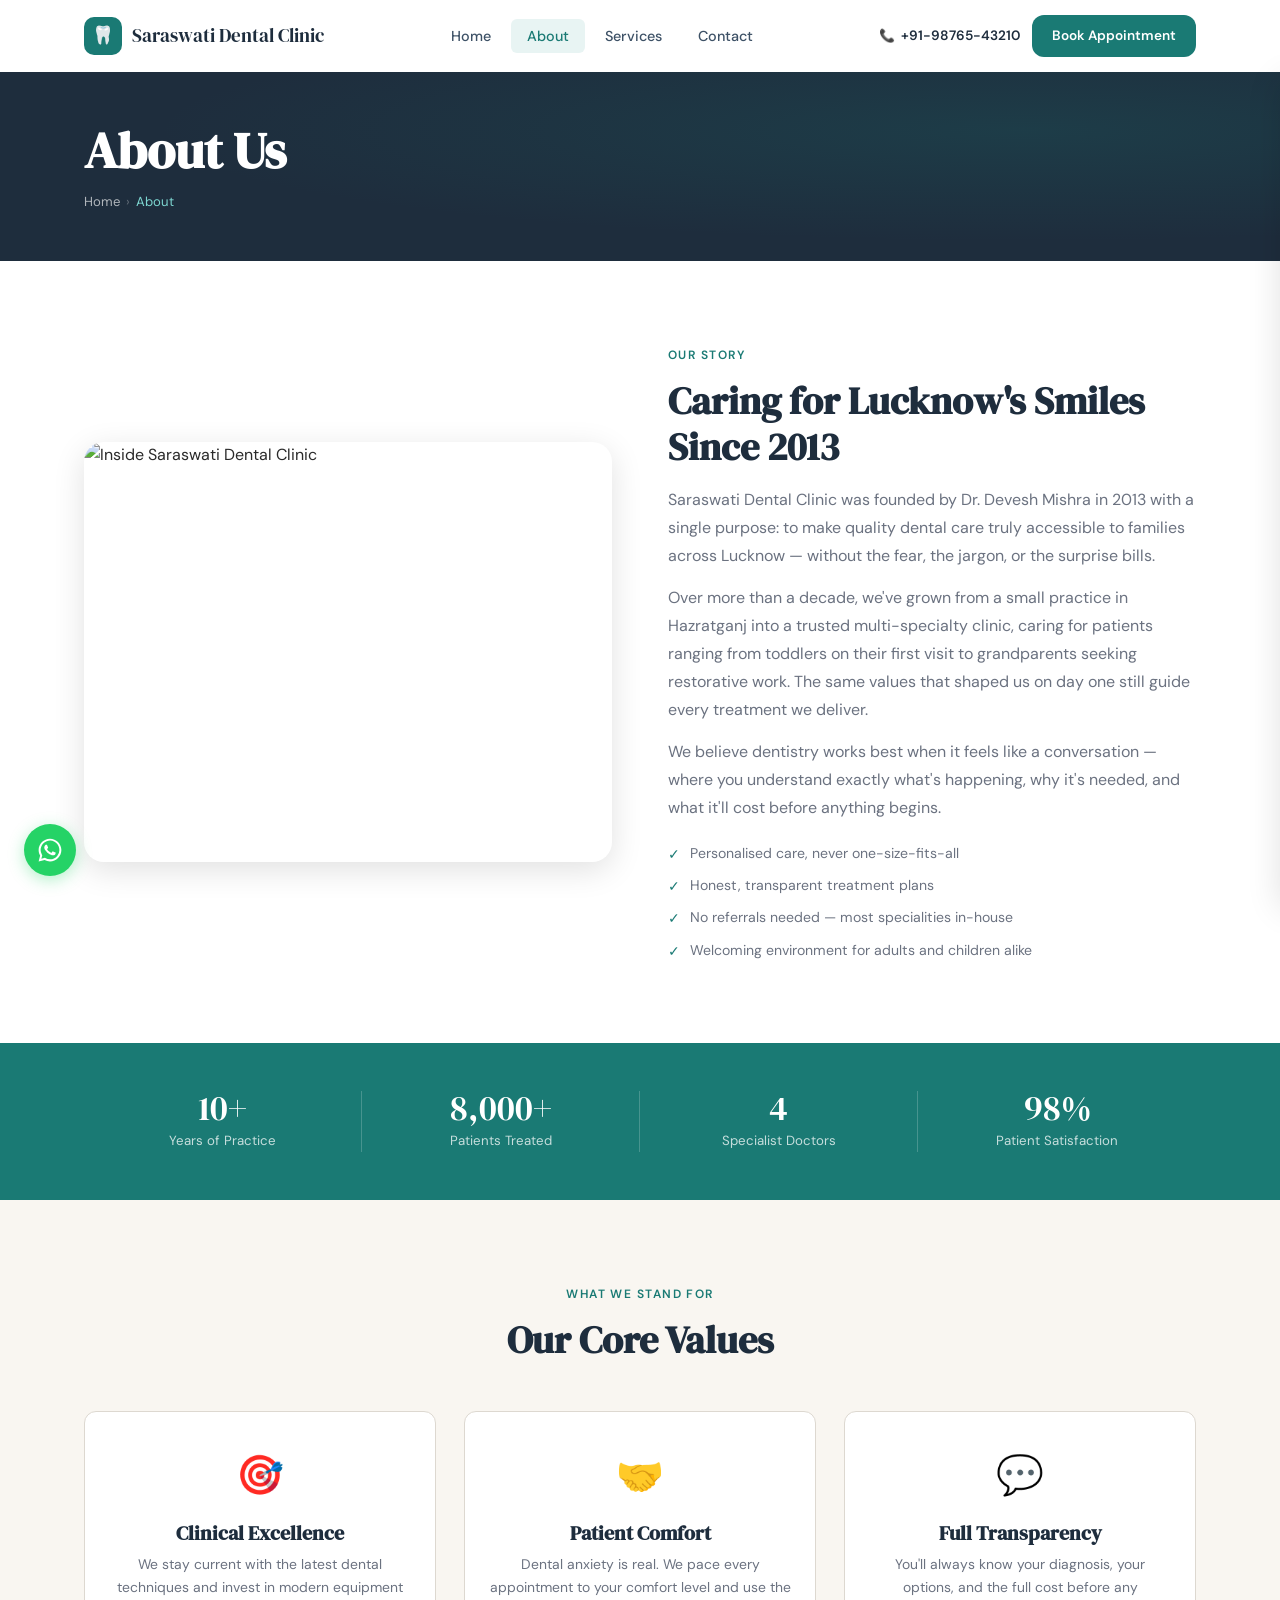
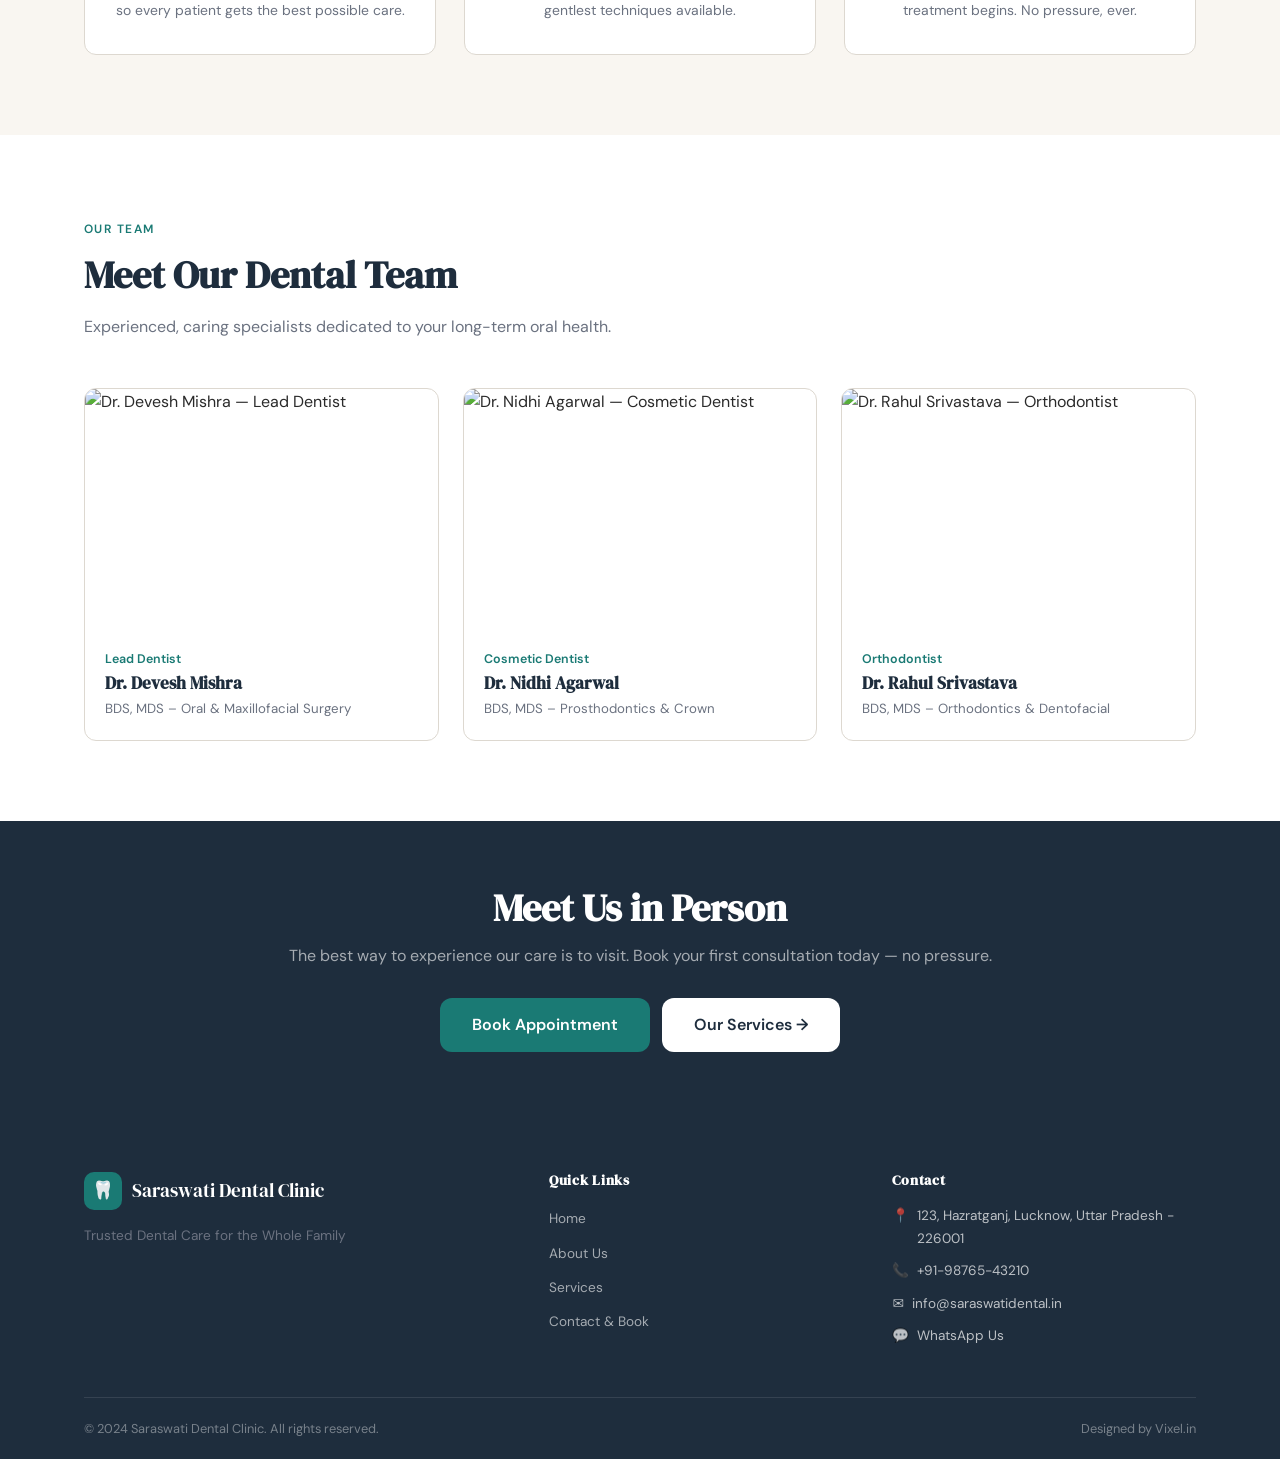
==== about.html @ aaf6c44b "Add files via upload" ====
<!DOCTYPE html>
<html lang="en">
<head>
  <meta charset="UTF-8" />
  <meta name="viewport" content="width=device-width, initial-scale=1.0" />
  <title>About Us | Saraswati Dental Clinic Lucknow</title>
  <meta name="description" content="Learn about Saraswati Dental Clinic — our story, our doctors, and our commitment to trusted dental care in Lucknow since 2013." />
  <link rel="stylesheet" href="style.css" />
  <link rel="preconnect" href="https://fonts.googleapis.com" />
  <link rel="preconnect" href="https://fonts.gstatic.com" crossorigin />
  <link href="https://fonts.googleapis.com/css2?family=DM+Serif+Display:ital@0;1&family=DM+Sans:wght@300;400;500;600&display=swap" rel="stylesheet" />
</head>
<body>

<!-- ═══ HEADER ═══════════════════════════════════════ -->
<header id="site-header">
  <div class="container">
    <nav class="nav-inner">
      <a href="index.html" class="nav-logo">
        <div class="logo-icon">🦷</div>
        <span data-config="businessName">Saraswati Dental</span>
      </a>
      <ul class="nav-links">
        <li><a href="index.html"    class="nav-link">Home</a></li>
        <li><a href="about.html"    class="nav-link active">About</a></li>
        <li><a href="services.html" class="nav-link">Services</a></li>
        <li><a href="contact.html"  class="nav-link">Contact</a></li>
      </ul>
      <div class="nav-right">
        <a href="#" data-config-href="phone" class="nav-phone" data-config="phone"></a>
        <a href="contact.html" class="btn btn-primary" style="padding:10px 20px;font-size:0.85rem;">Book Appointment</a>
        <button class="burger" id="burger" aria-label="Toggle menu">
          <span></span><span></span><span></span>
        </button>
      </div>
    </nav>
  </div>
</header>

<div id="nav-overlay"></div>
<nav id="mobile-menu">
  <a href="index.html"    class="nav-link">Home</a>
  <a href="about.html"    class="nav-link">About</a>
  <a href="services.html" class="nav-link">Services</a>
  <a href="contact.html"  class="nav-link">Contact</a>
  <a href="contact.html"  class="btn btn-primary mobile-cta">Book Appointment</a>
</nav>

<!-- ═══ PAGE HERO ═════════════════════════════════════ -->
<section class="page-hero">
  <div class="container">
    <h1>About Us</h1>
    <div class="breadcrumb">
      <a href="index.html">Home</a>
      <span>›</span>
      <span class="current">About</span>
    </div>
  </div>
</section>

<!-- ═══ OUR STORY ═════════════════════════════════════ -->
<section class="section about-story">
  <div class="container">
    <div class="two-col">
      <div class="about-img fade-in">
        <img
          src="https://images.unsplash.com/photo-1629909615184-74f495363b67?w=800&q=75&auto=format&fit=crop"
          alt="Inside Saraswati Dental Clinic"
          loading="lazy" width="800" height="420"
        />
      </div>
      <div class="about-text fade-in" data-delay="2">
        <span class="section-label">Our Story</span>
        <h2>Caring for Lucknow's Smiles Since 2013</h2>
        <p>Saraswati Dental Clinic was founded by Dr. Devesh Mishra in 2013 with a single purpose: to make quality dental care truly accessible to families across Lucknow — without the fear, the jargon, or the surprise bills.</p>
        <p>Over more than a decade, we've grown from a small practice in Hazratganj into a trusted multi-specialty clinic, caring for patients ranging from toddlers on their first visit to grandparents seeking restorative work. The same values that shaped us on day one still guide every treatment we deliver.</p>
        <p>We believe dentistry works best when it feels like a conversation — where you understand exactly what's happening, why it's needed, and what it'll cost before anything begins.</p>
        <ul class="about-checklist">
          <li>Personalised care, never one-size-fits-all</li>
          <li>Honest, transparent treatment plans</li>
          <li>No referrals needed — most specialities in-house</li>
          <li>Welcoming environment for adults and children alike</li>
        </ul>
      </div>
    </div>
  </div>
</section>

<!-- ═══ STATS BAR ══════════════════════════════════════ -->
<section class="stats-section">
  <div class="container">
    <div class="stats-dark">
      <div class="stat-item fade-in">
        <span class="stat-num">10+</span>
        <p class="stat-label">Years of Practice</p>
      </div>
      <div class="stat-item fade-in" data-delay="1">
        <span class="stat-num">8,000+</span>
        <p class="stat-label">Patients Treated</p>
      </div>
      <div class="stat-item fade-in" data-delay="2">
        <span class="stat-num">4</span>
        <p class="stat-label">Specialist Doctors</p>
      </div>
      <div class="stat-item fade-in" data-delay="3">
        <span class="stat-num">98%</span>
        <p class="stat-label">Patient Satisfaction</p>
      </div>
    </div>
  </div>
</section>

<!-- ═══ VALUES ════════════════════════════════════════ -->
<section class="section values-section">
  <div class="container">
    <div class="fade-in" style="text-align:center;max-width:560px;margin:0 auto;">
      <span class="section-label">What We Stand For</span>
      <h2 class="section-title">Our Core Values</h2>
    </div>
    <div class="values-grid">
      <div class="value-card fade-in" data-delay="1">
        <div class="value-icon">🎯</div>
        <h3>Clinical Excellence</h3>
        <p>We stay current with the latest dental techniques and invest in modern equipment so every patient gets the best possible care.</p>
      </div>
      <div class="value-card fade-in" data-delay="2">
        <div class="value-icon">🤝</div>
        <h3>Patient Comfort</h3>
        <p>Dental anxiety is real. We pace every appointment to your comfort level and use the gentlest techniques available.</p>
      </div>
      <div class="value-card fade-in" data-delay="3">
        <div class="value-icon">💬</div>
        <h3>Full Transparency</h3>
        <p>You'll always know your diagnosis, your options, and the full cost before any treatment begins. No pressure, ever.</p>
      </div>
    </div>
  </div>
</section>

<!-- ═══ DOCTOR TEAM ═══════════════════════════════════ -->
<section class="section team-section">
  <div class="container">
    <div class="fade-in">
      <span class="section-label">Our Team</span>
      <h2 class="section-title">Meet Our Dental Team</h2>
      <p class="section-sub">Experienced, caring specialists dedicated to your long-term oral health.</p>
    </div>
    <div class="team-grid">

      <div class="doctor-card fade-in" data-delay="1">
        <img
          src="https://images.unsplash.com/photo-1612349317150-e413f6a5b16d?w=600&q=75&auto=format&fit=crop&crop=faces"
          alt="Dr. Devesh Mishra — Lead Dentist"
          loading="lazy" width="600" height="400"
        />
        <div class="doctor-info">
          <p class="qual">Lead Dentist</p>
          <h3>Dr. Devesh Mishra</h3>
          <p class="spec">BDS, MDS – Oral &amp; Maxillofacial Surgery</p>
        </div>
      </div>

      <div class="doctor-card fade-in" data-delay="2">
        <img
          src="https://images.unsplash.com/photo-1559839734-2b71ea197ec2?w=600&q=75&auto=format&fit=crop&crop=faces"
          alt="Dr. Nidhi Agarwal — Cosmetic Dentist"
          loading="lazy" width="600" height="400"
        />
        <div class="doctor-info">
          <p class="qual">Cosmetic Dentist</p>
          <h3>Dr. Nidhi Agarwal</h3>
          <p class="spec">BDS, MDS – Prosthodontics &amp; Crown</p>
        </div>
      </div>

      <div class="doctor-card fade-in" data-delay="3">
        <img
          src="https://images.unsplash.com/photo-1622253692010-333f2da6031d?w=600&q=75&auto=format&fit=crop&crop=faces"
          alt="Dr. Rahul Srivastava — Orthodontist"
          loading="lazy" width="600" height="400"
        />
        <div class="doctor-info">
          <p class="qual">Orthodontist</p>
          <h3>Dr. Rahul Srivastava</h3>
          <p class="spec">BDS, MDS – Orthodontics &amp; Dentofacial</p>
        </div>
      </div>

    </div>
  </div>
</section>

<!-- ═══ CTA BAND ════════════════════════════════════════ -->
<section class="cta-band">
  <div class="container fade-in">
    <h2>Meet Us in Person</h2>
    <p>The best way to experience our care is to visit. Book your first consultation today — no pressure.</p>
    <div style="display:flex;gap:12px;justify-content:center;flex-wrap:wrap;">
      <a href="contact.html" class="btn btn-primary" style="font-size:1rem;padding:14px 32px;">Book Appointment</a>
      <a href="services.html" class="btn btn-white" style="font-size:1rem;padding:14px 32px;color:var(--slate);">Our Services →</a>
    </div>
  </div>
</section>

<!-- ═══ FOOTER ═════════════════════════════════════════ -->
<footer class="site-footer">
  <div class="container">
    <div class="footer-grid">
      <div class="footer-brand">
        <div class="nav-logo" style="margin-bottom:14px;">
          <div class="logo-icon">🦷</div>
          <span data-config="businessName">Saraswati Dental Clinic</span>
        </div>
        <p data-config="tagline">Trusted Dental Care for the Whole Family</p>
      </div>
      <div class="footer-col">
        <h4>Quick Links</h4>
        <ul>
          <li><a href="index.html">Home</a></li>
          <li><a href="about.html">About Us</a></li>
          <li><a href="services.html">Services</a></li>
          <li><a href="contact.html">Contact &amp; Book</a></li>
        </ul>
      </div>
      <div class="footer-col">
        <h4>Contact</h4>
        <div class="footer-contact-item">📍 <span data-config="address"></span></div>
        <div class="footer-contact-item">📞 <a href="#" data-config-href="phone" data-config="phone"></a></div>
        <div class="footer-contact-item">✉️ <a href="#" data-config-href="email" data-config="email"></a></div>
        <div class="footer-contact-item">💬 <a href="#" data-config-href="whatsapp">WhatsApp Us</a></div>
      </div>
    </div>
    <div class="footer-bar">
      <span>© <span class="footer-year">2024</span> <span data-config="businessName"></span>. All rights reserved.</span>
      <span>Designed by <a href="https://vixel.in" target="_blank" rel="noopener">Vixel.in</a></span>
    </div>
  </div>
</footer>

<a href="#" data-config-href="whatsapp" class="wa-float" title="Chat on WhatsApp" aria-label="WhatsApp">
  <svg width="26" height="26" viewBox="0 0 32 32" fill="white" xmlns="http://www.w3.org/2000/svg">
    <path d="M16 2C8.268 2 2 8.268 2 16c0 2.493.68 4.83 1.86 6.84L2 30l7.36-1.83A13.94 13.94 0 0016 30c7.732 0 14-6.268 14-14S23.732 2 16 2zm0 25.5a11.44 11.44 0 01-5.83-1.6l-.42-.25-4.37 1.09 1.12-4.26-.28-.44A11.5 11.5 0 1116 27.5zm6.3-8.6c-.35-.17-2.06-1.01-2.38-1.13-.32-.12-.55-.17-.78.17-.23.35-.88 1.13-1.08 1.36-.2.23-.4.26-.75.09-.35-.17-1.47-.54-2.8-1.73-1.03-.92-1.73-2.06-1.93-2.41-.2-.35-.02-.54.15-.71.16-.16.35-.41.52-.62.17-.21.23-.35.35-.58.12-.23.06-.44-.03-.62-.09-.17-.78-1.88-1.07-2.57-.28-.68-.57-.58-.78-.59h-.66c-.23 0-.6.09-.92.44-.32.35-1.2 1.17-1.2 2.86s1.23 3.32 1.4 3.55c.17.23 2.43 3.7 5.88 5.19.82.35 1.46.56 1.96.72.82.26 1.57.22 2.16.13.66-.1 2.06-.84 2.35-1.66.29-.82.29-1.52.2-1.66-.09-.14-.32-.23-.67-.4z"/>
  </svg>
</a>

<script src="main.js"></script>
</body>
</html>
---- style.css ----
/* ===================================================
   SARASWATI DENTAL CLINIC — STARTER TIER
   Color Psychology: Teal (trust, health, calm) +
   Warm Ivory (cleanliness, comfort) + Slate (authority)
   =================================================== */

@import url('https://fonts.googleapis.com/css2?family=DM+Serif+Display:ital@0;1&family=DM+Sans:wght@300;400;500;600&display=swap');

/* ─── DESIGN TOKENS ─────────────────────────────── */
:root {
  --teal:        #1A7A74;
  --teal-dark:   #145F5A;
  --teal-light:  #E8F4F3;
  --slate:       #1E2D3D;
  --slate-mid:   #3D5166;
  --ivory:       #F9F6F1;
  --white:       #FFFFFF;
  --warm-grey:   #EEE9E2;
  --border:      #DDD8D0;
  --text:        #2A2A2A;
  --text-muted:  #6B7280;
  --coral:       #D4634A;
  --coral-light: #FDF1EE;
  --success:     #1A7A74;

  --font-heading: 'DM Serif Display', Georgia, serif;
  --font-body:    'DM Sans', system-ui, sans-serif;

  --radius-sm:  6px;
  --radius-md:  12px;
  --radius-lg:  20px;
  --radius-xl:  32px;

  --shadow-sm: 0 1px 3px rgba(0,0,0,0.08);
  --shadow-md: 0 4px 16px rgba(0,0,0,0.10);
  --shadow-lg: 0 8px 32px rgba(0,0,0,0.12);

  --max-w: 1160px;
  --nav-h: 72px;
}

/* ─── RESET ─────────────────────────────────────── */
*, *::before, *::after { box-sizing: border-box; margin: 0; padding: 0; }
html { scroll-behavior: smooth; font-size: 16px; }
body { font-family: var(--font-body); color: var(--text); background: var(--white); line-height: 1.65; -webkit-font-smoothing: antialiased; }
img { display: block; max-width: 100%; }
a { text-decoration: none; color: inherit; }
ul { list-style: none; }
button { cursor: pointer; border: none; background: none; font-family: inherit; }
input, select, textarea { font-family: inherit; }
.no-scroll { overflow: hidden; }

/* ─── LAYOUT ─────────────────────────────────────── */
.container { max-width: var(--max-w); margin: 0 auto; padding: 0 24px; }
.section { padding: 80px 0; }
.section-sm { padding: 56px 0; }

/* ─── TYPOGRAPHY ─────────────────────────────────── */
h1,h2,h3,h4 { font-family: var(--font-heading); line-height: 1.2; }
h1 { font-size: clamp(2rem, 5vw, 3.2rem); }
h2 { font-size: clamp(1.6rem, 3.5vw, 2.4rem); }
h3 { font-size: 1.25rem; }
p  { color: var(--text-muted); }

.section-label {
  display: inline-block;
  font-size: 0.75rem;
  font-weight: 600;
  letter-spacing: 0.12em;
  text-transform: uppercase;
  color: var(--teal);
  margin-bottom: 12px;
}
.section-title { color: var(--slate); margin-bottom: 16px; }
.section-sub   { max-width: 540px; margin-bottom: 48px; }

/* ─── SCROLL ANIMATIONS ──────────────────────────── */
.fade-in { opacity: 0; transform: translateY(24px); transition: opacity 0.6s ease, transform 0.6s ease; }
.fade-in.visible { opacity: 1; transform: translateY(0); }
.fade-in[data-delay="1"] { transition-delay: 0.1s; }
.fade-in[data-delay="2"] { transition-delay: 0.2s; }
.fade-in[data-delay="3"] { transition-delay: 0.3s; }
.fade-in[data-delay="4"] { transition-delay: 0.4s; }
.fade-in[data-delay="5"] { transition-delay: 0.5s; }

/* ─── BUTTONS ────────────────────────────────────── */
.btn {
  display: inline-flex; align-items: center; gap: 8px;
  padding: 13px 28px; border-radius: var(--radius-md);
  font-size: 0.9rem; font-weight: 600; transition: all 0.2s ease;
}
.btn-primary {
  background: var(--teal); color: var(--white);
}
.btn-primary:hover { background: var(--teal-dark); transform: translateY(-1px); box-shadow: 0 4px 12px rgba(26,122,116,0.3); }

.btn-outline {
  background: transparent; color: var(--teal);
  border: 2px solid var(--teal);
}
.btn-outline:hover { background: var(--teal); color: var(--white); }

.btn-white {
  background: var(--white); color: var(--teal);
}
.btn-white:hover { background: var(--ivory); }

.btn-coral { background: var(--coral); color: var(--white); }
.btn-coral:hover { background: #bf5540; transform: translateY(-1px); }

/* ─── HEADER / NAV ───────────────────────────────── */
#site-header {
  position: fixed; top: 0; left: 0; right: 0; z-index: 1000;
  height: var(--nav-h);
  background: var(--white);
  border-bottom: 1px solid transparent;
  transition: border-color 0.3s, box-shadow 0.3s;
}
#site-header.scrolled {
  border-color: var(--border);
  box-shadow: var(--shadow-sm);
}
.nav-inner {
  height: var(--nav-h); display: flex; align-items: center;
  justify-content: space-between; gap: 32px;
}
.nav-logo {
  display: flex; align-items: center; gap: 10px;
  font-family: var(--font-heading); font-size: 1.2rem; color: var(--slate);
}
.nav-logo .logo-icon {
  width: 38px; height: 38px; background: var(--teal);
  border-radius: 10px; display: flex; align-items: center;
  justify-content: center; font-size: 1.1rem;
}
.nav-links {
  display: flex; align-items: center; gap: 4px;
}
.nav-link {
  padding: 8px 16px; border-radius: var(--radius-sm);
  font-size: 0.9rem; font-weight: 500; color: var(--slate-mid);
  transition: color 0.2s, background 0.2s;
}
.nav-link:hover, .nav-link.active { color: var(--teal); background: var(--teal-light); }
.nav-right { display: flex; align-items: center; gap: 12px; }
.nav-phone {
  font-size: 0.85rem; font-weight: 600; color: var(--slate);
  display: flex; align-items: center; gap: 6px;
}
.nav-phone::before { content: '📞'; font-size: 0.8rem; }

/* Burger */
.burger {
  display: none; flex-direction: column; justify-content: center;
  gap: 5px; width: 36px; height: 36px; padding: 4px;
}
.burger span {
  display: block; height: 2px; background: var(--slate);
  border-radius: 2px; transition: all 0.3s ease;
}
.burger.open span:nth-child(1) { transform: rotate(45deg) translate(5px, 5px); }
.burger.open span:nth-child(2) { opacity: 0; }
.burger.open span:nth-child(3) { transform: rotate(-45deg) translate(5px, -5px); }

/* Mobile menu */
#nav-overlay {
  display: none; position: fixed; inset: 0; background: rgba(30,45,61,0.5);
  z-index: 999; backdrop-filter: blur(2px);
}
#nav-overlay.open { display: block; }
#mobile-menu {
  position: fixed; top: var(--nav-h); right: 0; bottom: 0;
  width: 280px; background: var(--white); z-index: 1001;
  padding: 24px; display: flex; flex-direction: column; gap: 4px;
  transform: translateX(100%); transition: transform 0.3s ease;
  box-shadow: var(--shadow-lg);
}
#mobile-menu.open { transform: translateX(0); }
#mobile-menu .nav-link {
  display: block; padding: 14px 16px; font-size: 1rem;
  border-bottom: 1px solid var(--border);
}
.mobile-cta { margin-top: 16px; }

/* ─── HERO ───────────────────────────────────────── */
.hero {
  position: relative; min-height: 92vh;
  display: flex; align-items: center;
  padding-top: var(--nav-h);
  overflow: hidden;
  background: var(--slate);
}
.hero-bg {
  position: absolute; inset: 0;
  background-image: url('https://images.unsplash.com/photo-1629909613654-28e377c37b09?w=1400&q=75&auto=format&fit=crop');
  background-size: cover; background-position: center;
  opacity: 0.18;
}
.hero-pattern {
  position: absolute; inset: 0;
  background-image: radial-gradient(circle at 20% 50%, rgba(26,122,116,0.15) 0%, transparent 60%),
                    radial-gradient(circle at 80% 20%, rgba(26,122,116,0.1) 0%, transparent 50%);
}
.hero-inner {
  position: relative; z-index: 1;
  display: grid; grid-template-columns: 1fr 1fr; gap: 64px; align-items: center;
}
.hero-badge {
  display: inline-flex; align-items: center; gap: 8px;
  background: rgba(26,122,116,0.2); border: 1px solid rgba(26,122,116,0.4);
  color: #5FC4BD; font-size: 0.78rem; font-weight: 600;
  letter-spacing: 0.08em; padding: 6px 14px; border-radius: 100px;
  margin-bottom: 24px;
}
.hero-badge::before { content: ''; width: 6px; height: 6px; border-radius: 50%; background: #5FC4BD; animation: pulse 2s infinite; }
@keyframes pulse { 0%,100%{opacity:1;transform:scale(1)} 50%{opacity:0.5;transform:scale(1.4)} }

.hero-title { color: var(--white); margin-bottom: 20px; font-size: clamp(2rem, 4.5vw, 3.4rem); }
.hero-title em { font-style: italic; color: #7DD6D1; }
.hero-sub { color: rgba(255,255,255,0.65); font-size: 1.05rem; margin-bottom: 36px; max-width: 460px; }
.hero-ctas { display: flex; gap: 12px; flex-wrap: wrap; margin-bottom: 48px; }
.hero-trust {
  display: flex; gap: 24px; flex-wrap: wrap;
}
.trust-item {
  display: flex; align-items: center; gap: 8px;
  color: rgba(255,255,255,0.6); font-size: 0.82rem; font-weight: 500;
}
.trust-item::before { content: '✓'; color: #7DD6D1; font-weight: 700; }

.hero-image-col { position: relative; }
.hero-card {
  background: rgba(255,255,255,0.06); border: 1px solid rgba(255,255,255,0.12);
  border-radius: var(--radius-lg); padding: 8px; backdrop-filter: blur(8px);
}
.hero-card img {
  border-radius: calc(var(--radius-lg) - 8px); width: 100%;
  height: 420px; object-fit: cover; object-position: center top;
}
.hero-float-badge {
  position: absolute; bottom: -16px; left: -16px;
  background: var(--white); border-radius: var(--radius-md);
  padding: 14px 18px; box-shadow: var(--shadow-lg);
  display: flex; align-items: center; gap: 10px;
}
.hero-float-badge .badge-icon {
  width: 40px; height: 40px; background: var(--teal-light);
  border-radius: 8px; display: flex; align-items: center; justify-content: center; font-size: 1.2rem;
}
.hero-float-badge .badge-text { font-size: 0.8rem; }
.hero-float-badge .badge-text strong { display: block; color: var(--slate); font-size: 0.95rem; }

/* ─── STATS STRIP ────────────────────────────────── */
.stats-strip {
  background: var(--teal);
  padding: 32px 0;
}
.stats-grid {
  display: grid; grid-template-columns: repeat(4, 1fr); gap: 0;
}
.stat-item {
  text-align: center; padding: 0 24px;
  border-right: 1px solid rgba(255,255,255,0.2);
}
.stat-item:last-child { border-right: none; }
.stat-num {
  font-family: var(--font-heading); font-size: 2.2rem;
  color: var(--white); display: block; line-height: 1;
}
.stat-label { color: rgba(255,255,255,0.75); font-size: 0.83rem; margin-top: 4px; }

/* ─── WHY CHOOSE US ──────────────────────────────── */
.why-section { background: var(--ivory); }
.why-grid {
  display: grid; grid-template-columns: repeat(2, 1fr); gap: 20px;
  margin-top: 48px;
}
.why-card {
  background: var(--white); border-radius: var(--radius-md);
  padding: 28px; border: 1px solid var(--border);
  display: flex; gap: 18px; align-items: flex-start;
  transition: box-shadow 0.2s, transform 0.2s;
}
.why-card:hover { box-shadow: var(--shadow-md); transform: translateY(-2px); }
.why-icon {
  width: 48px; height: 48px; min-width: 48px;
  background: var(--teal-light); border-radius: var(--radius-sm);
  display: flex; align-items: center; justify-content: center; font-size: 1.4rem;
}
.why-card h3 { color: var(--slate); margin-bottom: 6px; font-size: 1.05rem; }
.why-card p  { font-size: 0.88rem; line-height: 1.6; }

/* ─── SERVICES SNAPSHOT ──────────────────────────── */
.services-snap { background: var(--white); }
.service-pills {
  display: flex; flex-wrap: wrap; gap: 10px; margin-bottom: 28px;
}
.pill {
  padding: 10px 20px; border-radius: 100px;
  background: var(--ivory); border: 1px solid var(--border);
  color: var(--slate); font-size: 0.87rem; font-weight: 500;
  transition: all 0.2s ease;
}
.pill:hover { background: var(--teal); border-color: var(--teal); color: var(--white); }
.view-all-link {
  color: var(--teal); font-weight: 600; font-size: 0.9rem;
  display: inline-flex; align-items: center; gap: 6px;
  transition: gap 0.2s;
}
.view-all-link:hover { gap: 10px; }

/* ─── MAP SECTION ────────────────────────────────── */
.map-section { background: var(--ivory); }
.map-wrap { border-radius: var(--radius-md); overflow: hidden; border: 1px solid var(--border); }
.map-wrap iframe { display: block; width: 100%; height: 340px; border: 0; }
.map-address {
  display: flex; align-items: center; gap: 10px;
  margin-top: 16px; color: var(--text-muted); font-size: 0.9rem;
}
.map-address::before { content: '📍'; }

/* ─── CTA BAND ───────────────────────────────────── */
.cta-band {
  background: var(--slate);
  padding: 64px 0;
  text-align: center;
}
.cta-band h2 { color: var(--white); margin-bottom: 12px; }
.cta-band p  { color: rgba(255,255,255,0.6); margin-bottom: 28px; }

/* ─── PAGE HERO (inner pages) ────────────────────── */
.page-hero {
  background: var(--slate);
  padding: calc(var(--nav-h) + 48px) 0 48px;
  position: relative; overflow: hidden;
}
.page-hero::before {
  content: ''; position: absolute; inset: 0;
  background: radial-gradient(ellipse at 80% 50%, rgba(26,122,116,0.2) 0%, transparent 60%);
}
.page-hero .container { position: relative; }
.page-hero h1 { color: var(--white); margin-bottom: 10px; }
.breadcrumb { display: flex; gap: 6px; align-items: center; font-size: 0.82rem; color: rgba(255,255,255,0.5); }
.breadcrumb a { color: rgba(255,255,255,0.65); }
.breadcrumb span { color: rgba(255,255,255,0.3); }
.breadcrumb .current { color: #7DD6D1; }

/* ─── ABOUT PAGE ─────────────────────────────────── */
.about-story { background: var(--white); }
.two-col {
  display: grid; grid-template-columns: 1fr 1fr; gap: 56px; align-items: center;
}
.about-img {
  border-radius: var(--radius-lg); overflow: hidden;
  box-shadow: var(--shadow-lg);
}
.about-img img { width: 100%; height: 420px; object-fit: cover; }
.about-text h2 { color: var(--slate); margin-bottom: 16px; }
.about-text p  { margin-bottom: 14px; line-height: 1.75; }
.about-checklist { margin-top: 20px; display: flex; flex-direction: column; gap: 8px; }
.about-checklist li {
  display: flex; gap: 10px; align-items: flex-start;
  font-size: 0.88rem; color: var(--text-muted);
}
.about-checklist li::before { content: '✓'; color: var(--teal); font-weight: 700; flex-shrink: 0; margin-top: 1px; }

.stats-section { background: var(--teal); padding: 48px 0; }
.stats-dark {
  display: grid; grid-template-columns: repeat(4, 1fr);
  gap: 0; text-align: center;
}
.stats-dark .stat-item { border-right-color: rgba(255,255,255,0.2); }

.values-section { background: var(--ivory); }
.values-grid {
  display: grid; grid-template-columns: repeat(3, 1fr); gap: 28px; margin-top: 48px;
}
.value-card {
  background: var(--white); border-radius: var(--radius-md); padding: 32px 24px;
  text-align: center; border: 1px solid var(--border);
}
.value-icon { font-size: 2.4rem; margin-bottom: 14px; }
.value-card h3 { color: var(--slate); margin-bottom: 8px; }
.value-card p  { font-size: 0.87rem; }

.team-section { background: var(--white); }
.team-grid {
  display: grid; grid-template-columns: repeat(3, 1fr); gap: 24px; margin-top: 48px;
}
.doctor-card {
  border: 1px solid var(--border); border-radius: var(--radius-md); overflow: hidden;
  transition: box-shadow 0.2s, transform 0.2s;
}
.doctor-card:hover { box-shadow: var(--shadow-md); transform: translateY(-3px); }
.doctor-card img { width: 100%; height: 240px; object-fit: cover; object-position: center top; }
.doctor-info { padding: 20px; }
.doctor-info h3 { color: var(--slate); font-size: 1.05rem; margin-bottom: 4px; }
.doctor-info .qual { color: var(--teal); font-size: 0.78rem; font-weight: 600; margin-bottom: 4px; }
.doctor-info .spec { color: var(--text-muted); font-size: 0.83rem; }

/* ─── SERVICES PAGE ──────────────────────────────── */
.services-section { background: var(--white); }
.services-grid {
  display: grid; grid-template-columns: repeat(3, 1fr); gap: 24px; margin-top: 48px;
}
.service-card {
  border: 1px solid var(--border); border-radius: var(--radius-md); padding: 28px;
  transition: box-shadow 0.2s, transform 0.2s, border-color 0.2s;
  display: flex; flex-direction: column;
}
.service-card:hover { box-shadow: var(--shadow-md); transform: translateY(-3px); border-color: var(--teal); }
.service-card-icon {
  width: 56px; height: 56px; background: var(--teal-light);
  border-radius: var(--radius-sm); display: flex; align-items: center;
  justify-content: center; font-size: 1.6rem; margin-bottom: 16px;
}
.service-card h3 { color: var(--slate); margin-bottom: 10px; }
.service-card p  { font-size: 0.87rem; margin-bottom: 20px; flex: 1; }
.service-link {
  color: var(--teal); font-weight: 600; font-size: 0.85rem;
  display: inline-flex; align-items: center; gap: 6px;
  transition: gap 0.2s;
}
.service-link:hover { gap: 10px; }

.pricing-note-section { background: var(--ivory); text-align: center; }
.pricing-note-section .section-sub { margin: 0 auto 28px; }

/* ─── CONTACT PAGE ───────────────────────────────── */
.contact-section { background: var(--white); }
.contact-grid {
  display: grid; grid-template-columns: 1fr 1.2fr; gap: 48px;
}
.contact-info-col { display: flex; flex-direction: column; gap: 0; }
.contact-info-card {
  background: var(--ivory); border-radius: var(--radius-md); padding: 28px;
  border: 1px solid var(--border); margin-bottom: 20px;
}
.contact-info-card h3 { color: var(--slate); margin-bottom: 16px; font-size: 1.1rem; }
.contact-item {
  display: flex; gap: 12px; align-items: flex-start; margin-bottom: 14px;
}
.contact-item:last-child { margin-bottom: 0; }
.contact-item-icon {
  width: 36px; height: 36px; background: var(--teal-light);
  border-radius: 8px; display: flex; align-items: center; justify-content: center; font-size: 0.9rem;
  flex-shrink: 0;
}
.contact-item-text strong { display: block; color: var(--slate); font-size: 0.85rem; margin-bottom: 2px; }
.contact-item-text a, .contact-item-text span { color: var(--text-muted); font-size: 0.85rem; }
.contact-item-text a:hover { color: var(--teal); }

.hours-card {
  background: var(--white); border: 1px solid var(--border); border-radius: var(--radius-md); padding: 24px;
}
.hours-card h3 { color: var(--slate); margin-bottom: 14px; font-size: 1.1rem; }
.hours-row {
  display: flex; justify-content: space-between; padding: 8px 0;
  border-bottom: 1px solid var(--border); font-size: 0.85rem;
}
.hours-row:last-child { border-bottom: none; }
.hours-row .day { font-weight: 600; color: var(--slate); }
.hours-row .time { color: var(--text-muted); }
.hours-row.emergency .time { color: var(--coral); font-weight: 600; }

.form-card {
  background: var(--ivory); border: 1px solid var(--border);
  border-radius: var(--radius-md); padding: 32px;
}
.form-card h2 { color: var(--slate); margin-bottom: 24px; font-size: 1.5rem; }
.form-group { margin-bottom: 16px; }
.form-group label {
  display: block; font-size: 0.82rem; font-weight: 600;
  color: var(--slate); margin-bottom: 6px;
}
.form-group input,
.form-group select,
.form-group textarea {
  width: 100%; padding: 11px 14px; border-radius: var(--radius-sm);
  border: 1.5px solid var(--border); background: var(--white);
  color: var(--text); font-size: 0.9rem; transition: border-color 0.2s;
}
.form-group input:focus,
.form-group select:focus,
.form-group textarea:focus {
  outline: none; border-color: var(--teal);
}
.form-group input.error,
.form-group select.error,
.form-group textarea.error {
  border-color: var(--coral);
}
.form-group textarea { resize: vertical; min-height: 100px; }
.form-row { display: grid; grid-template-columns: 1fr 1fr; gap: 14px; }
.btn-submit {
  width: 100%; padding: 14px; background: var(--teal); color: var(--white);
  border-radius: var(--radius-md); font-size: 0.95rem; font-weight: 600;
  transition: all 0.2s; margin-top: 4px;
}
.btn-submit:hover { background: var(--teal-dark); transform: translateY(-1px); }

.form-success {
  text-align: center; padding: 40px 20px;
}
.success-icon {
  width: 64px; height: 64px; background: var(--teal-light);
  border-radius: 50%; display: flex; align-items: center; justify-content: center;
  font-size: 1.8rem; color: var(--teal); margin: 0 auto 16px; font-weight: 700;
}
.form-success h3 { color: var(--slate); margin-bottom: 8px; }
.form-success p  { font-size: 0.9rem; }

.emergency-band {
  background: #7A1A1A; padding: 28px 0;
}
.emergency-inner {
  display: flex; align-items: center; justify-content: space-between; gap: 24px;
}
.emergency-inner p { color: rgba(255,255,255,0.85); font-size: 0.95rem; }
.emergency-inner h3 { color: var(--white); font-family: var(--font-heading); font-size: 1.3rem; }

/* ─── FLOATING WHATSAPP ──────────────────────────── */
.wa-float {
  position: fixed; bottom: 24px; left: 24px; z-index: 999;
  width: 52px; height: 52px; border-radius: 50%;
  background: #25D366; box-shadow: 0 4px 16px rgba(37,211,102,0.35);
  display: flex; align-items: center; justify-content: center;
  font-size: 1.5rem; transition: transform 0.2s, box-shadow 0.2s;
}
.wa-float:hover { transform: scale(1.08); box-shadow: 0 6px 20px rgba(37,211,102,0.45); }

/* ─── FOOTER ─────────────────────────────────────── */
.site-footer {
  background: var(--slate); color: rgba(255,255,255,0.7);
  padding: 56px 0 0;
}
.footer-grid {
  display: grid; grid-template-columns: 1.4fr 1fr 1fr; gap: 40px;
  padding-bottom: 40px; border-bottom: 1px solid rgba(255,255,255,0.1);
}
.footer-brand .nav-logo { margin-bottom: 14px; }
.footer-brand .nav-logo span { color: var(--white); }
.footer-brand p { font-size: 0.85rem; line-height: 1.7; }
.footer-col h4 { color: var(--white); font-size: 0.9rem; font-weight: 600; margin-bottom: 16px; letter-spacing: 0.05em; }
.footer-col ul { display: flex; flex-direction: column; gap: 8px; }
.footer-col ul li a { font-size: 0.85rem; color: rgba(255,255,255,0.6); transition: color 0.2s; }
.footer-col ul li a:hover { color: #7DD6D1; }
.footer-contact-item { display: flex; gap: 8px; align-items: flex-start; margin-bottom: 10px; font-size: 0.85rem; }
.footer-contact-item a:hover { color: #7DD6D1; }
.footer-bar {
  padding: 20px 0; display: flex;
  justify-content: space-between; align-items: center;
  font-size: 0.8rem; color: rgba(255,255,255,0.4);
}
.footer-bar a { color: rgba(255,255,255,0.4); }
.footer-bar a:hover { color: rgba(255,255,255,0.7); }

/* ─── RESPONSIVE ─────────────────────────────────── */
@media (max-width: 900px) {
  .nav-links, .nav-phone { display: none; }
  .burger { display: flex; }
  .hero-inner { grid-template-columns: 1fr; }
  .hero-image-col { display: none; }
  .stats-grid, .stats-dark { grid-template-columns: repeat(2, 1fr); }
  .stat-item:nth-child(2) { border-right: none; }
  .stat-item:nth-child(3) { border-top: 1px solid rgba(255,255,255,0.2); }
  .why-grid { grid-template-columns: 1fr; }
  .two-col { grid-template-columns: 1fr; }
  .values-grid { grid-template-columns: 1fr 1fr; }
  .team-grid { grid-template-columns: 1fr 1fr; }
  .services-grid { grid-template-columns: 1fr 1fr; }
  .contact-grid { grid-template-columns: 1fr; }
  .footer-grid { grid-template-columns: 1fr 1fr; }
  .emergency-inner { flex-direction: column; text-align: center; }
}

@media (max-width: 600px) {
  .section { padding: 56px 0; }
  .hero { min-height: 80vh; }
  .stats-grid, .stats-dark { grid-template-columns: 1fr 1fr; }
  .hero-ctas { flex-direction: column; }
  .why-grid { grid-template-columns: 1fr; }
  .values-grid { grid-template-columns: 1fr; }
  .team-grid { grid-template-columns: 1fr; }
  .services-grid { grid-template-columns: 1fr; }
  .footer-grid { grid-template-columns: 1fr; }
  .footer-bar { flex-direction: column; gap: 6px; text-align: center; }
  .form-row { grid-template-columns: 1fr; }
}
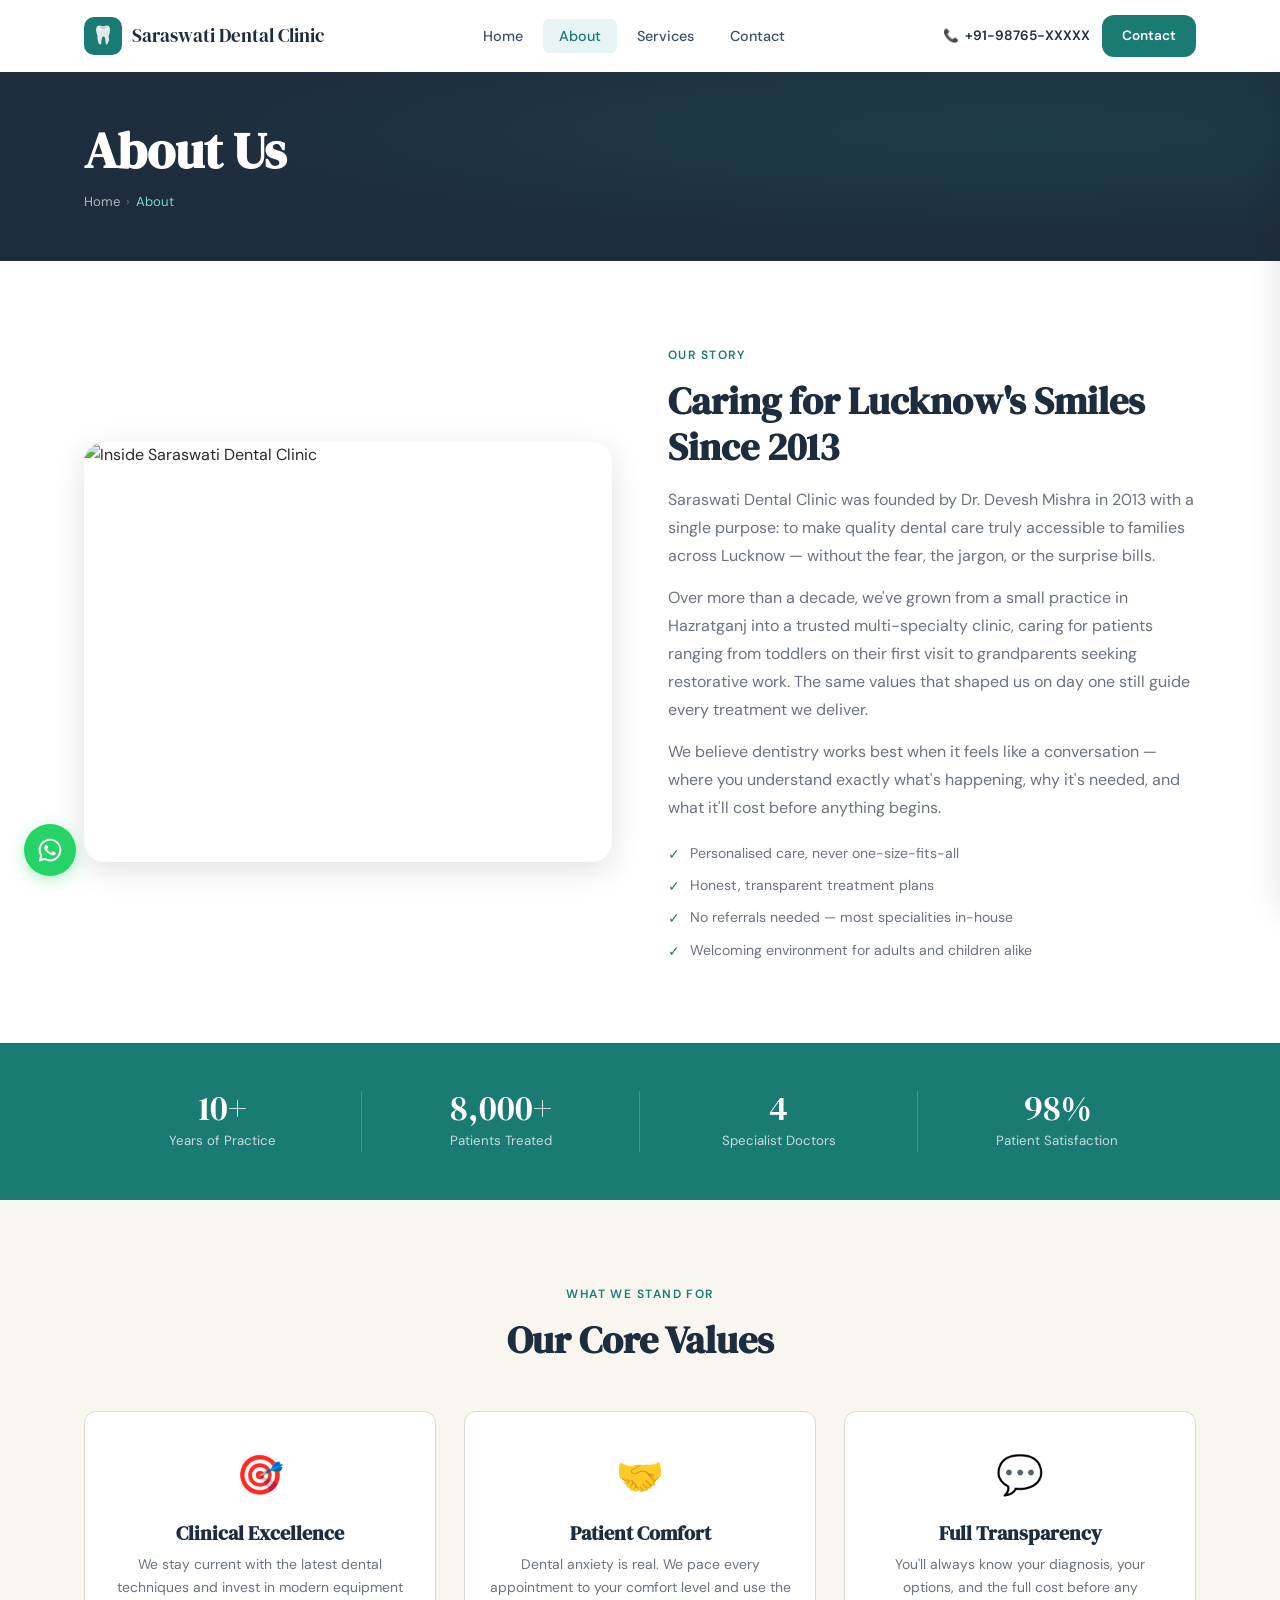
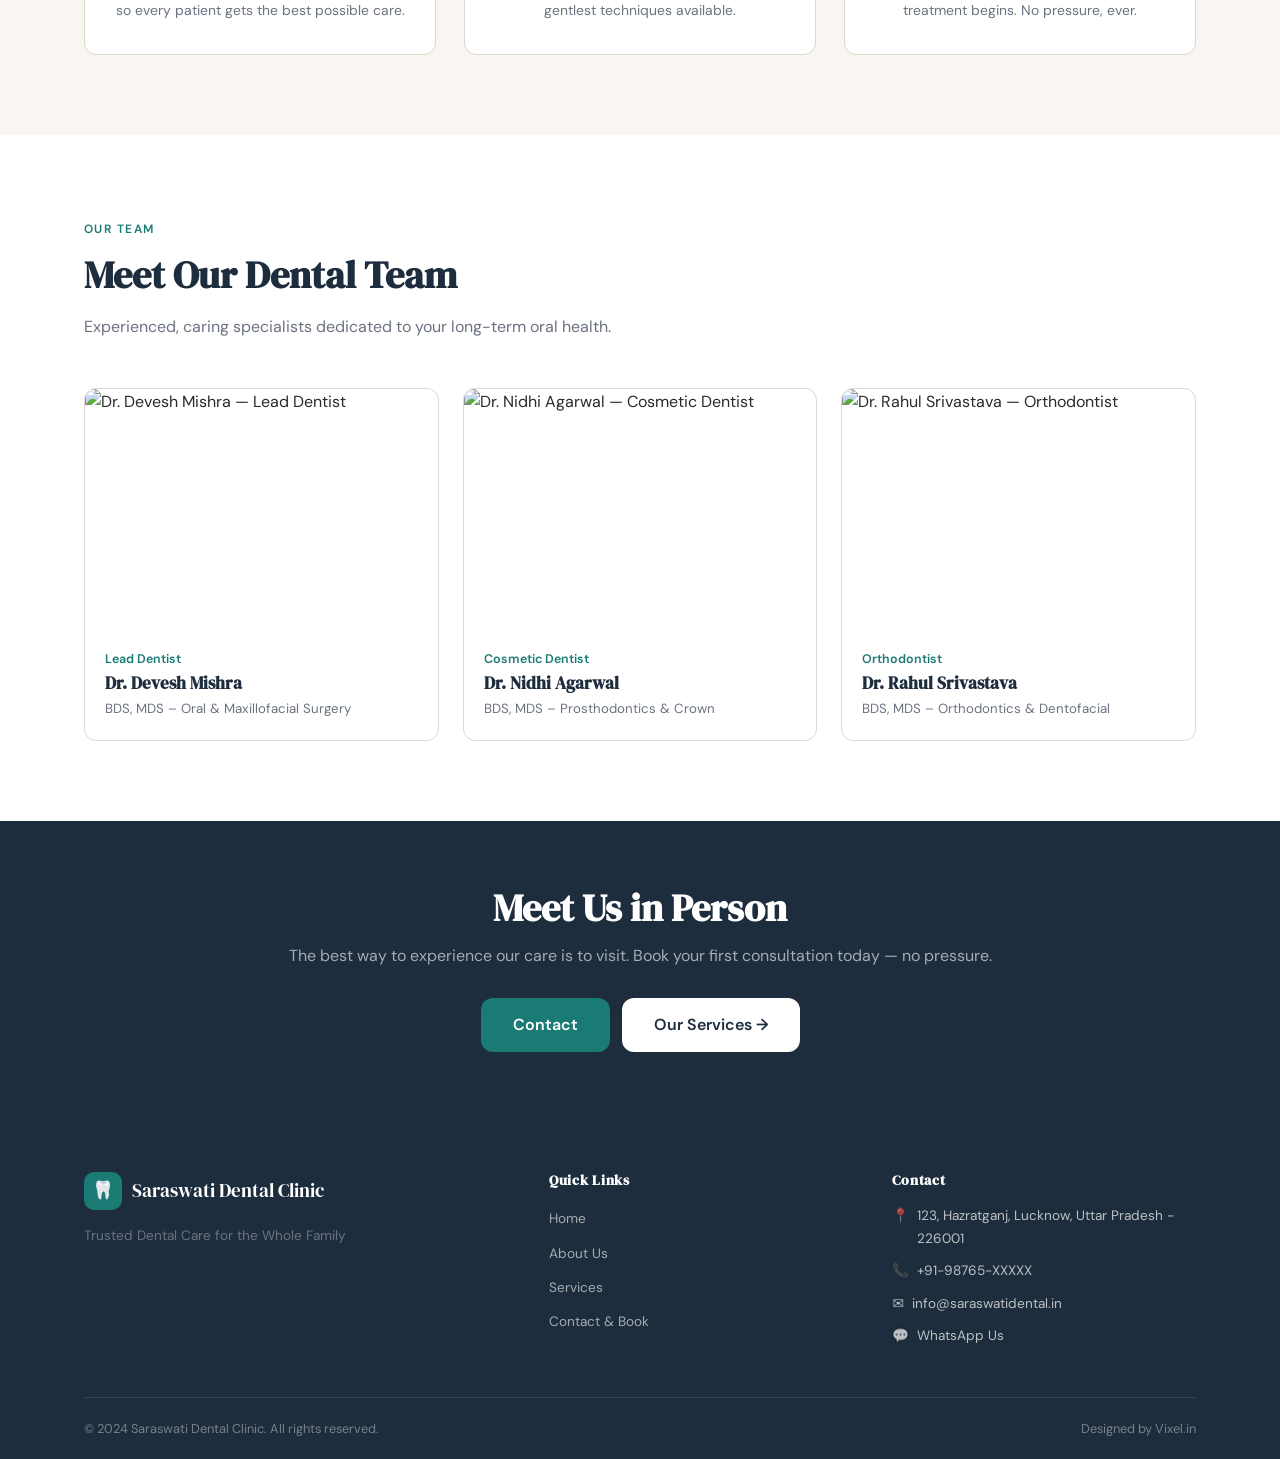
==== commit 8ff8742e: "Update about.html" ====
--- a/about.html
+++ b/about.html
@@ -28,7 +28,7 @@
       </ul>
       <div class="nav-right">
         <a href="#" data-config-href="phone" class="nav-phone" data-config="phone"></a>
-        <a href="contact.html" class="btn btn-primary" style="padding:10px 20px;font-size:0.85rem;">Book Appointment</a>
+        <a href="contact.html" class="btn btn-primary" style="padding:10px 20px;font-size:0.85rem;">Contact</a>
         <button class="burger" id="burger" aria-label="Toggle menu">
           <span></span><span></span><span></span>
         </button>
@@ -43,7 +43,7 @@
   <a href="about.html"    class="nav-link">About</a>
   <a href="services.html" class="nav-link">Services</a>
   <a href="contact.html"  class="nav-link">Contact</a>
-  <a href="contact.html"  class="btn btn-primary mobile-cta">Book Appointment</a>
+  <a href="contact.html"  class="btn btn-primary mobile-cta">Contact</a>
 </nav>
 
 <!-- ═══ PAGE HERO ═════════════════════════════════════ -->
@@ -196,7 +196,7 @@
     <h2>Meet Us in Person</h2>
     <p>The best way to experience our care is to visit. Book your first consultation today — no pressure.</p>
     <div style="display:flex;gap:12px;justify-content:center;flex-wrap:wrap;">
-      <a href="contact.html" class="btn btn-primary" style="font-size:1rem;padding:14px 32px;">Book Appointment</a>
+      <a href="contact.html" class="btn btn-primary" style="font-size:1rem;padding:14px 32px;">Contact</a>
       <a href="services.html" class="btn btn-white" style="font-size:1rem;padding:14px 32px;color:var(--slate);">Our Services →</a>
     </div>
   </div>
